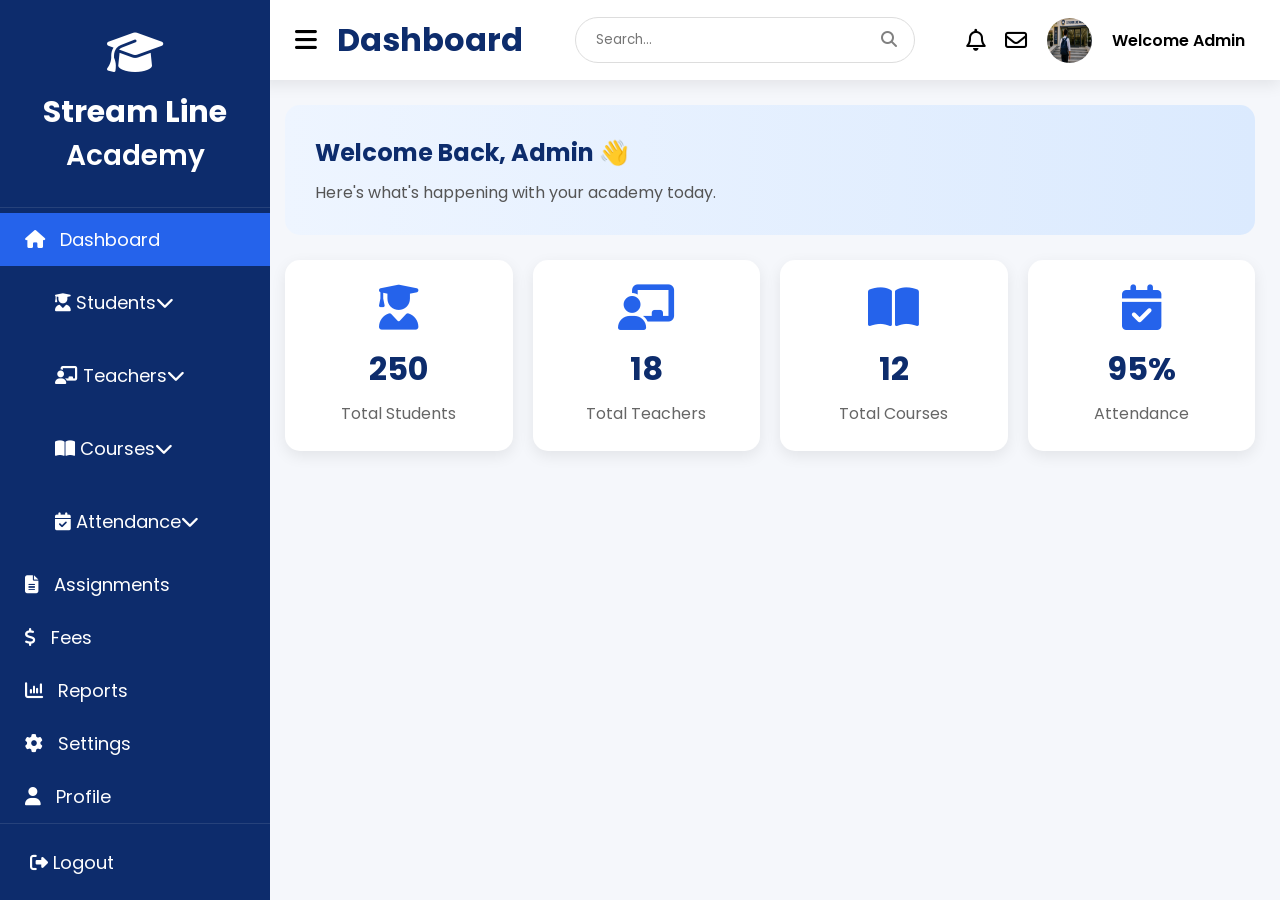
==== dashboard.html @ ae780296 "First commit" ====
<!DOCTYPE html>
<html lang="en">
<head>
    <meta charset="UTF-8">
    <meta name="viewport" content="width=device-width, initial-scale=1.0">
    <title>Stream Line Academy Dashboard</title>

    <link rel="stylesheet" href="css/dashboard.css">

    <link rel="stylesheet"
    href="https://cdnjs.cloudflare.com/ajax/libs/font-awesome/6.6.0/css/all.min.css">
</head>
<body>

<!-- Sidebar -->
<div class="sidebar">

    <div class="logo">
        <i class="fa-solid fa-graduation-cap"></i>
        <h2>Stream Line</h2>
        <span>Academy</span>
    </div>

    <ul>

        <li class="active">
            <i class="fa-solid fa-house"></i>
            Dashboard
        </li>

        <!-- Students Menu -->
       <li class="menu">

    <div class="menu-title" onclick="toggleStudents()">

        <span>
            <i class="fa-solid fa-user-graduate"></i>
            Students
        </span>

        <i class="fa-solid fa-chevron-down" id="studentArrow"></i>

    </div>

    <ul class="submenu" id="studentMenu">

        <li onclick="window.location.href='student.php'">
             Add Student
        </li>

        <li onclick="window.location.href='view_students.php'">
            └─ Student Records
        </li>

    </ul>

</li>

        <li class="menu">

    <div class="menu-title" onclick="toggleTeachers()">

        <span>
            <i class="fa-solid fa-chalkboard-user"></i>
            Teachers
        </span>

        <i class="fa-solid fa-chevron-down" id="teacherArrow"></i>

    </div>

    <ul class="submenu" id="teacherMenu">

        <li onclick="window.location.href='teacher.php'">
             New Teacher
        </li>
        <li onclick="window.location.href='teacher_record.php'">
             Teacher Record
        </li>

        <li onclick="window.location.href='teacher_salary.php'">
             Teacher Salary
        </li>
    </ul>
</li>
<li class="menu">

    <div class="menu-title" onclick="toggleCourses()">

        <span>
            <i class="fa-solid fa-book-open"></i>
            Courses
        </span>

        <i class="fa-solid fa-chevron-down" id="courseArrow"></i>

    </div>

    <ul class="submenu" id="courseMenu">

        <li onclick="window.location.href='beginner.html'">
             Beginner Level
        </li>

        <li onclick="window.location.href='intermediate.php'">
     Intermediate Level
</li>
         <li onclick="window.location.href='advanced.php'">
    Advanced Level
</li>
        <li onclick="window.location.href='course_record.php'">
            Course Record
        </li>

    </ul>

</li>
        
        
  <li class="menu">

    <div class="menu-title" onclick="toggleAttendance()">

        <span>
            <i class="fa-solid fa-calendar-check"></i>
            Attendance
        </span>

        <i class="fa-solid fa-chevron-down" id="attendanceArrow"></i>

    </div>

    <ul class="submenu" id="attendanceMenu">

        <li onclick="window.location.href='teacher_attendance.php'">
            Teacher Attendance
        </li>

        <li onclick="window.location.href='student_attendance.php'">
            Student Attendance
        </li>

    </ul>

</li>

        <li>
            <i class="fa-solid fa-file-lines"></i>
            Assignments
        </li>

        <li>
            <i class="fa-solid fa-dollar-sign"></i>
            Fees
        </li>

        <li>
            <i class="fa-solid fa-chart-column"></i>
            Reports
        </li>

        <li>
            <i class="fa-solid fa-gear"></i>
            Settings
        </li>

        <li>
            <i class="fa-solid fa-user"></i>
            Profile
        </li>

    </ul>

    <div class="logout">
        <i class="fa-solid fa-right-from-bracket"></i>
        Logout
    </div>

</div>
<!-- Main -->
<div class="main">
    <!-- Topbar -->
    <div class="topbar">

        <div class="left">
            <i class="fa-solid fa-bars"></i>
            <h1>Dashboard</h1>
        </div>

        <div class="search">
            <input type="text" placeholder="Search...">
            <i class="fa-solid fa-magnifying-glass"></i>
        </div>

        <div class="right">
            <i class="fa-regular fa-bell"></i>
            <i class="fa-regular fa-envelope"></i>
            <img src="images/im2.png" alt="">
            <span>Welcome Admin</span>
        </div>

    </div>

    <!-- Welcome -->
    <div class="welcome">

        <h2>Welcome Back, Admin 👋</h2>
        <p>Here's what's happening with your academy today.</p>

    </div>

    <!-- Cards -->
    <div class="cards">

        <div class="card">
            <i class="fa-solid fa-user-graduate"></i>
            <h1>250</h1>
            <p>Total Students</p>
        </div>

        <div class="card">
            <i class="fa-solid fa-chalkboard-user"></i>
            <h1>18</h1>
            <p>Total Teachers</p>
        </div>

        <div class="card">
            <i class="fa-solid fa-book-open"></i>
            <h1>12</h1>
            <p>Total Courses</p>
        </div>

        <div class="card">
            <i class="fa-solid fa-calendar-check"></i>
            <h1>95%</h1>
            <p>Attendance</p>
        </div>

    </div>

    <!-- Row -->
    <div class="row">

    </div>

</div>

<script src="javascript/dashboard.js"></script>

</body>
</html>
---- css/dashboard.css ----
/* Google Font */
@import url('https://fonts.googleapis.com/css2?family=Poppins:wght@300;400;500;600;700&display=swap');

*{
    margin:0;
    padding:0;
    box-sizing:border-box;
    font-family:'Poppins',sans-serif;
}

body{
    display:flex;
    background:#f5f7fb;
}

/* Sidebar */

.sidebar{
    width:260px;
    height:100vh;
    background:#0d2c6c;
    color:#fff;
    position:fixed;
    left:0;
    top:0;
    display:flex;
    flex-direction:column;
    justify-content:space-between;
}

.logo{
    padding:30px;
    text-align:center;
    border-bottom:1px solid rgba(255,255,255,.1);
}

.logo i{
    font-size:45px;
    margin-bottom:15px;
}

.logo h2{
    font-size:30px;
}

.logo span{
    font-size:28px;
    font-weight:600;
}

.sidebar ul{
    list-style:none;
    margin-top:5px;
}

.sidebar ul li{
    padding:12px 30px;
    cursor:pointer;
    display:flex;
    align-items:center;
    gap:15px;
    transition:.3s;
    font-size:18px;
}

.sidebar ul li:hover,
.sidebar ul li.active{
    background:#2563eb;
}

.logout{
    padding:25px 30px;
    cursor:pointer;
    border-top:1px solid rgba(255,255,255,.1);
    font-size:18px;
}

.logout:hover{
    background:#dc2626;
}

/* Main */

.main{
    margin-left:260px;
    width:calc(100% - 260px);
}

/* Topbar */

.topbar{
    height:80px;
    background:#fff;
    display:flex;
    justify-content:space-between;
    align-items:center;
    padding:0 35px;
    box-shadow:0 5px 15px rgba(0,0,0,.08);
}

.left{
    display:flex;
    align-items:center;
    gap:20px;
}

.left i{
    font-size:25px;
    cursor:pointer;
}

.left h1{
    color:#0d2c6c;
}

.search{
    width:340px;
    position:relative;
}

.search input{
    width:100%;
    padding:12px 45px 12px 20px;
    border:1px solid #ddd;
    border-radius:30px;
    outline:none;
}

.search i{
    position:absolute;
    right:18px;
    top:14px;
    color:gray;
}

.right{
    display:flex;
    align-items:center;
    gap:20px;
}

.right i{
    font-size:22px;
    cursor:pointer;
}

.right img{
    width:45px;
    height:45px;
    border-radius:50%;
}

.right span{
    font-weight:600;
}

/* Welcome Box */

.welcome{
    margin:25px;
    background:linear-gradient(to right,#eef5ff,#dbeafe);
    padding:30px;
    border-radius:15px;
}

.welcome h2{
    color:#0d2c6c;
    margin-bottom:10px;
}

.welcome p{
    color:#555;
}

/* Cards */

.cards{
    display:grid;
    grid-template-columns:repeat(4,1fr);
    gap:20px;
    padding:0 25px 25px;
}

.card{
    background:#fff;
    border-radius:15px;
    padding:25px;
    text-align:center;
    box-shadow:0 5px 15px rgba(0,0,0,.08);
    transition:.3s;
}

.card:hover{
    transform:translateY(-5px);
}

.card i{
    font-size:45px;
    color:#2563eb;
    margin-bottom:15px;
}

.card h1{
    color:#0d2c6c;
    margin-bottom:8px;
}

.card p{
    color:#666;
}/* Sidebar */
.sidebar{
    width:270px;
    min-width:270px;
    height:100vh;
    background:#0d2c6c;
    color:#fff;
}

/* Menu */
.sidebar ul li{
    padding:13px 25px;
    font-size:18px;
}

/* Students menu */
.menu-title{
    display:flex;
    justify-content:space-between;
    align-items:center;
    padding:18px 25px;
    font-size:18px;
}

.menu-title div{
    display:flex;
    align-items:center;
    gap:15px;
}

/* Dropdown */
.submenu{
    display:none;
    list-style:none;
    margin:0;
    padding:0;
    background:#163b88;
}

.submenu.show{
    display:block;
}

.submenu li a{
    display:flex;
    align-items:center;
    gap:12px;
    padding:15px to 8px;
    font-size:17px;
    color:#fff;
    text-decoration:none;
}

.submenu li a:hover{
    background:#2563eb;
}

.menu{
    display:block;
    margin:0;
    padding:0;
}

.menu-title{
    display:flex;
    justify-content:space-between;
    align-items:center;
    padding:10px 30px;   /* Reduced from 18px */
    cursor:pointer;
    color:#fff;
}

.menu-title:hover{
    background:#2563eb;
}

.submenu{
    display:none;
    list-style:none;
    background:#163b88;
}

.submenu.show{
    display:block;
}

.submenu li{
    padding:12px 55px;
}

.submenu li a{
    color:#fff;
    text-decoration:none;
    display:block;
}

.submenu li:hover{
    background:#2563eb;
}

#arrow{
    transition:.3s;
}

#arrow.rotate{
    transform:rotate(180deg);
}
#teacherArrow{
    transition:0.3s;
}

#teacherArrow.rotate{
    transform:rotate(180deg);
}

#courseArrow{
    transition:0.3s;
}

#courseArrow.rotate{
    transform:rotate(180deg);
}
.dropdown-menu{
    display:none;
    list-style:none;
    padding-left:20px;
}

.dropdown-menu.show{
    display:block;
}

#attendanceArrow{
    float:right;
    transition:0.3s;
}

#attendanceArrow.rotate{
    transform:rotate(180deg);
}
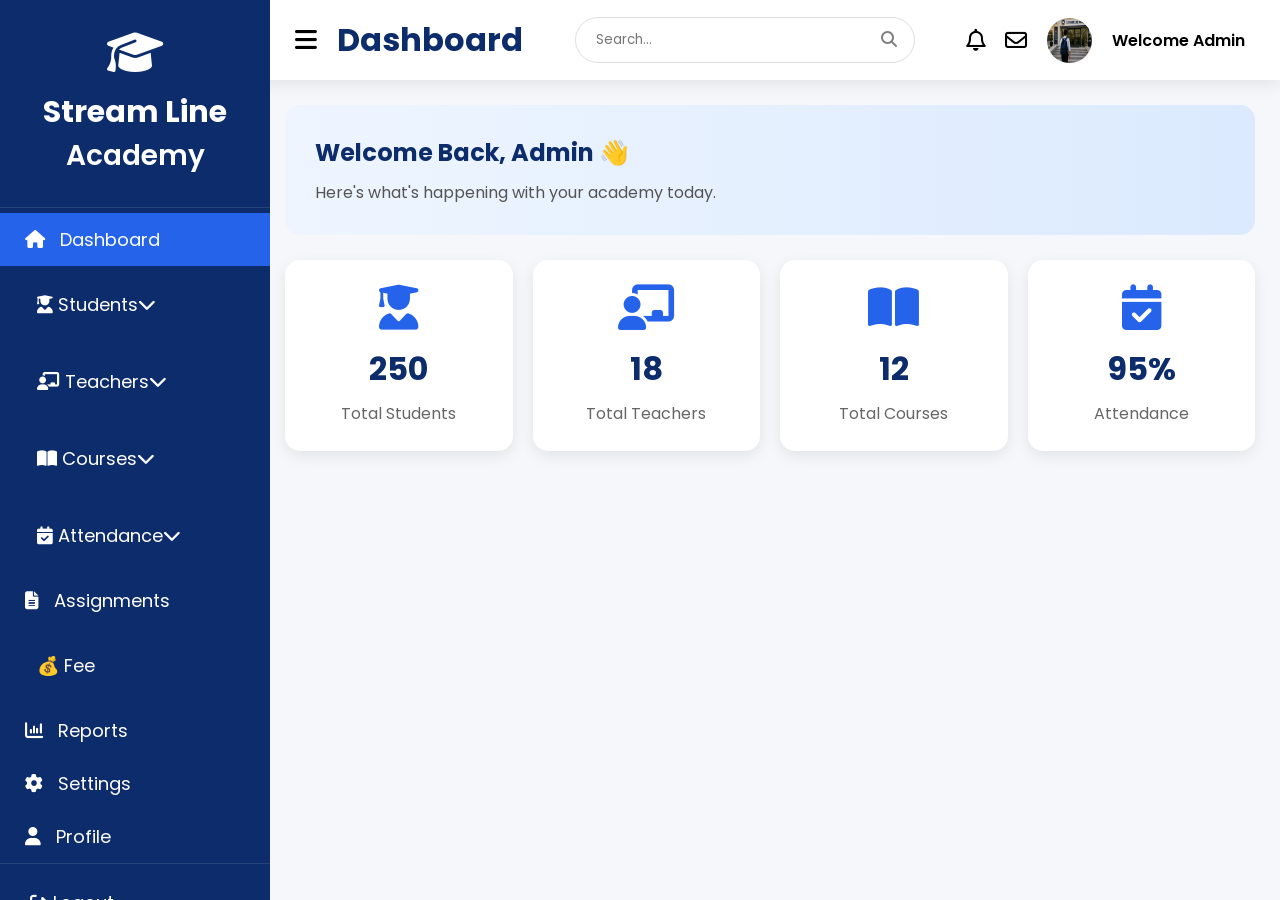
==== commit fb3a4a14: "first commit" ====
--- a/dashboard.html
+++ b/dashboard.html
@@ -49,7 +49,7 @@
         </li>
 
         <li onclick="window.location.href='view_students.php'">
-            └─ Student Records
+             Student Records
         </li>
 
     </ul>
@@ -149,10 +149,22 @@
             Assignments
         </li>
 
-        <li>
-            <i class="fa-solid fa-dollar-sign"></i>
-            Fees
-        </li>
+        <li class="menu-item">
+    <div class="menu-title" onclick="toggleMenu('feeMenu')">
+        💰 Fee
+        <span class="arrow"></span>
+    </div>
+
+    <ul id="feeMenu" class="submenu">
+        <li onclick="window.location.href='fee.php'">
+             Add Fee
+        </li>
+
+        <li onclick="window.location.href='fee_record.php'">
+             Fee Record
+        </li>
+    </ul>
+</li>
 
         <li>
             <i class="fa-solid fa-chart-column"></i>
--- a/css/dashboard.css
+++ b/css/dashboard.css
@@ -346,4 +346,34 @@
 
 #attendanceArrow.rotate{
     transform:rotate(180deg);
+}
+.submenu{
+    display:none;
+    list-style:none;
+    padding-left:20px;
+    margin-top:5px;
+}
+
+.submenu li{
+    padding:10px;
+    cursor:pointer;
+    color:white;
+    transition:.3s;
+}
+
+.submenu li:hover{
+    background:#1e4ba3;
+    border-radius:5px;
+}
+
+.menu-title{
+    cursor:pointer;
+    display:flex;
+    justify-content:space-between;
+    align-items:center;
+    padding:12px;
+}
+
+.arrow{
+    font-size:12px;
 }
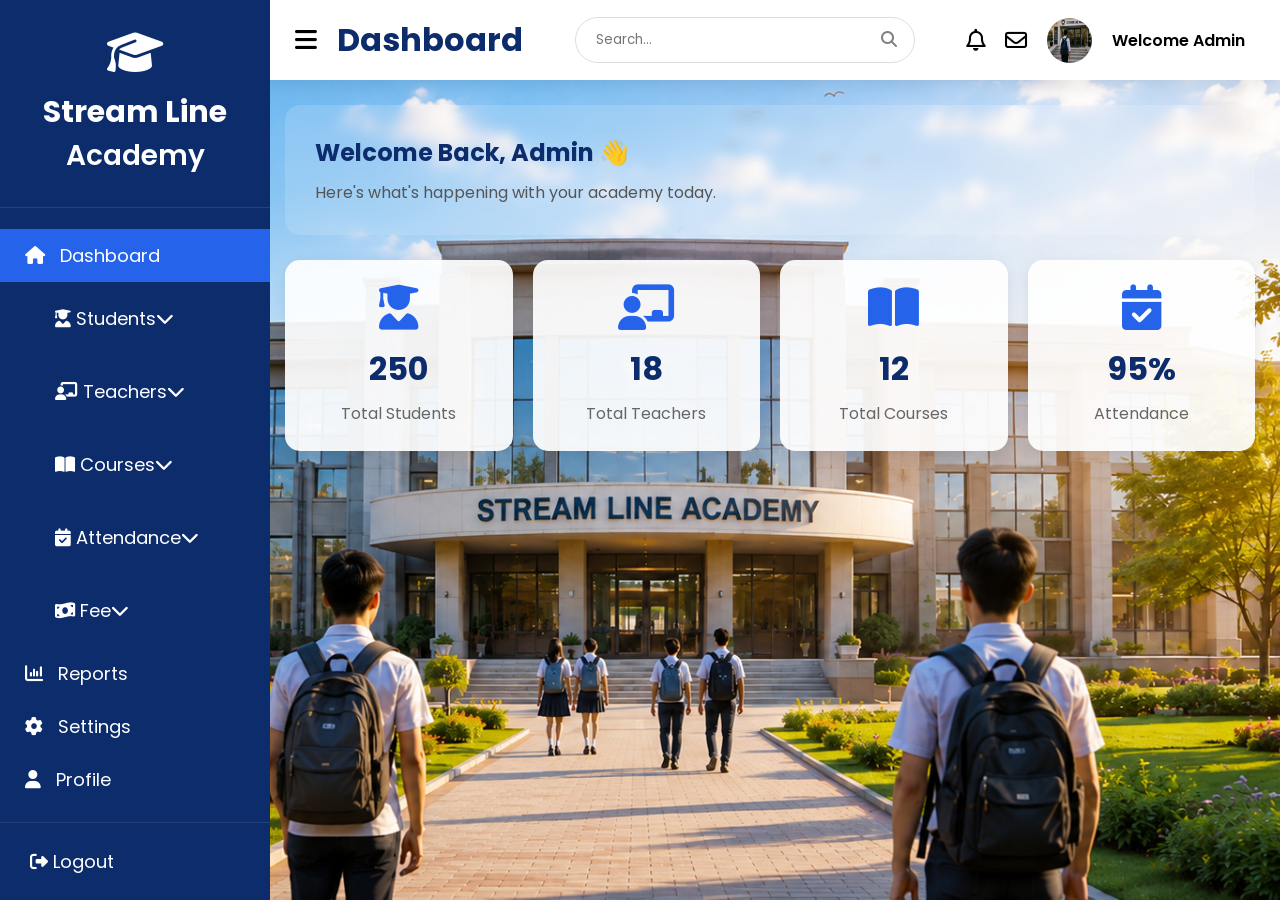
==== commit 02617aff: "Update academy project" ====
--- a/dashboard.html
+++ b/dashboard.html
@@ -143,27 +143,31 @@
     </ul>
 
 </li>
-
-        <li>
-            <i class="fa-solid fa-file-lines"></i>
-            Assignments
-        </li>
-
-        <li class="menu-item">
-    <div class="menu-title" onclick="toggleMenu('feeMenu')">
-        💰 Fee
-        <span class="arrow"></span>
-    </div>
-
-    <ul id="feeMenu" class="submenu">
+   <li class="menu">
+
+    <div class="menu-title" onclick="toggleFee()">
+
+        <span>
+            <i class="fa-solid fa-money-bill-wave"></i>
+            Fee
+        </span>
+
+        <i class="fa-solid fa-chevron-down" id="feeArrow"></i>
+
+    </div>
+
+    <ul class="submenu" id="feeMenu">
+
         <li onclick="window.location.href='fee.php'">
-             Add Fee
+            Add Fee
         </li>
 
         <li onclick="window.location.href='fee_record.php'">
-             Fee Record
-        </li>
-    </ul>
+            Fee Record
+        </li>
+
+    </ul>
+
 </li>
 
         <li>
--- a/css/dashboard.css
+++ b/css/dashboard.css
@@ -84,8 +84,14 @@
 .main{
     margin-left:260px;
     width:calc(100% - 260px);
-}
-
+    min-height:100vh;
+
+    background-image:url("../images/im3.png");
+    background-size:cover;
+    background-position:center;
+    background-repeat:no-repeat;
+    background-attachment:fixed;
+}
 /* Topbar */
 
 .topbar{
@@ -158,9 +164,10 @@
 
 .welcome{
     margin:25px;
-    background:linear-gradient(to right,#eef5ff,#dbeafe);
     padding:30px;
     border-radius:15px;
+    background:rgba(255,255,255,0.15);
+    backdrop-filter:blur(6px);
 }
 
 .welcome h2{
@@ -182,7 +189,7 @@
 }
 
 .card{
-    background:#fff;
+         background:rgba(255,255,255,0.92);
     border-radius:15px;
     padding:25px;
     text-align:center;
@@ -349,31 +356,12 @@
 }
 .submenu{
     display:none;
-    list-style:none;
-    padding-left:20px;
-    margin-top:5px;
-}
-
-.submenu li{
-    padding:10px;
-    cursor:pointer;
-    color:white;
-    transition:.3s;
-}
-
-.submenu li:hover{
-    background:#1e4ba3;
-    border-radius:5px;
-}
-
-.menu-title{
-    cursor:pointer;
-    display:flex;
-    justify-content:space-between;
-    align-items:center;
-    padding:12px;
-}
-
-.arrow{
-    font-size:12px;
+}
+
+.submenu.show{
+    display:block;
+}
+.rotate{
+    transform:rotate(180deg);
+    transition:0.3s;
 }
